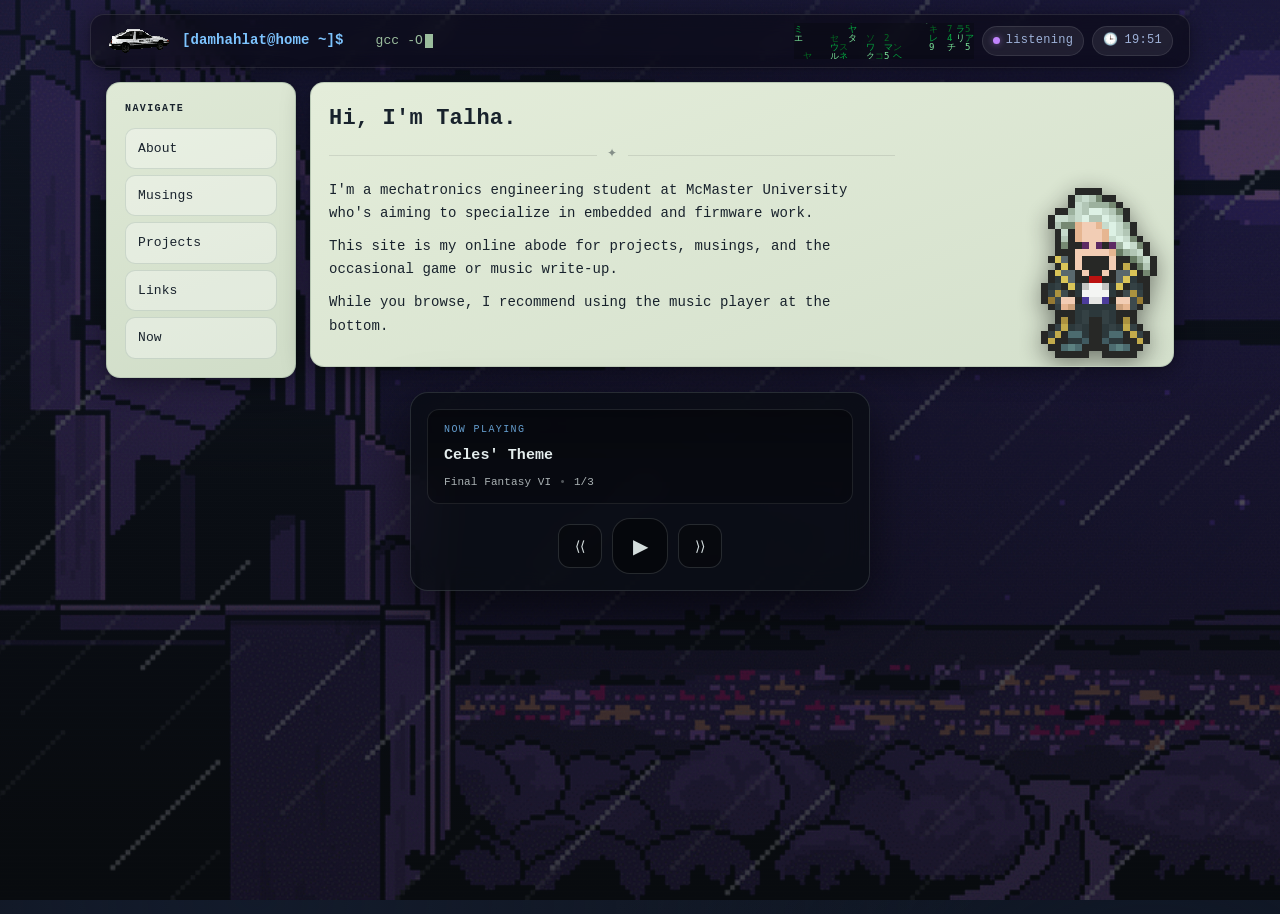
==== index.html @ e2fbafba "some changes to website" ====
<!doctype html>
<html lang="en">
  <head>
    <meta charset="UTF-8" />
    <meta name="viewport" content="width=device-width, initial-scale=1" />
    <title>Talha</title>

    <link rel="stylesheet" href="/assets/css/base.css" />
    <link rel="stylesheet" href="/assets/css/theme.css" />
    <link rel="stylesheet" href="/assets/css/layout.css" />
    <link rel="stylesheet" href="/assets/css/components.css" />

    <style>
      .navlist a.is-active { text-decoration: underline; }
      .brand__link.is-active { text-decoration: underline; }

      /* ── Topbar inner: stretch to fill height ── */
      .topbar {
        /* override so canvas can fill edge-to-edge vertically */
        padding: 0;
      }
      .topbar__inner {
        padding: 0 16px;
        min-height: 52px;
        align-items: stretch; /* children fill full height */
      }

      /* ── Brand / car ── */
      .brand {
        display: flex;
        align-items: center;
      }
      .brand-car {
        display: inline-flex;
        align-items: center;
        gap: 10px;
        text-decoration: none;
      }
      .car-sprite {
        display: inline-block;
        width: 65px;
        height: 28px;
        background-image: url('/assets/img/ae86_strip.png');
        background-repeat: no-repeat;
        background-size: 520px 28px;
        background-position: 0px 0px;
        image-rendering: pixelated;
        image-rendering: crisp-edges;
        flex-shrink: 0;
      }
      .brand-label {
        font-size: 14px;
        font-weight: 700;
        color: var(--accent);
        font-family: ui-monospace, SFMono-Regular, Menlo, Monaco, Consolas, monospace;
        white-space: nowrap;
      }

      /* ── Middle zone: typewriter ── */
      .topbar-middle {
        flex: 1;
        display: flex;
        align-items: center;
        padding: 0 20px;
        min-width: 0;
      }
      .typewriter {
        font-size: 13px;
        font-family: ui-monospace, SFMono-Regular, Menlo, Monaco, Consolas, monospace;
        color: rgba(180, 220, 180, 0.85);
        white-space: nowrap;
        overflow: hidden;
        display: flex;
        align-items: center;
        gap: 0;
      }
      .typewriter__text {
        /* text filled in by JS */
      }
      .typewriter__cursor {
        display: inline-block;
        width: 8px;
        height: 14px;
        background: rgba(180, 220, 180, 0.85);
        margin-left: 2px;
        vertical-align: middle;
        animation: cursor-blink 1s step-end infinite;
      }
      @keyframes cursor-blink {
        0%, 100% { opacity: 1; }
        50%       { opacity: 0; }
      }

      /* ── Right zone: cmatrix + pills ── */
      .topbar__meta {
        display: flex;
        align-items: stretch; /* let canvas fill height */
        gap: 8px;
        flex-wrap: nowrap;
      }

      /* Matrix canvas */
      #matrix-canvas {
        display: block;
        align-self: center;
        opacity: 0.90;
        height: 36px;
      }

      /* Pills need to re-center themselves since topbar stretches */
      .pill {
        align-self: center;
      }
    </style>
  </head>

  <body>
    <a class="skip-link" href="#content">Skip to content</a>
    <div class="site-bg" aria-hidden="true"></div>

    <header class="topbar frame">
      <div class="topbar__inner">

        <!-- Left: car + hostname -->
        <div class="brand">
          <a class="brand-car" href="/" id="home-link" aria-label="damhahlat home">
            <span class="car-sprite" id="car-sprite" aria-hidden="true"></span>
            <span class="brand-label">[damhahlat@home ~]$</span>
          </a>
        </div>

        <!-- Middle: typewriter -->
        <div class="topbar-middle">
          <div class="typewriter">
            <span class="typewriter__text" id="tw-text"></span>
            <span class="typewriter__cursor" id="tw-cursor"></span>
          </div>
        </div>

        <!-- Right: matrix + status + clock -->
        <div class="topbar__meta">
          <canvas id="matrix-canvas" aria-hidden="true"></canvas>
          <span class="pill" id="status-pill" title="vibing">
            <span class="dot"></span> calm
          </span>
          <span class="pill" title="Local time">
            <span aria-hidden="true">🕒</span> <span id="clock">--:--</span>
          </span>
        </div>

      </div>
    </header>

    <main class="frame shell" id="content">
      <aside class="panel panel--nav" aria-label="Primary navigation">
        <h2 class="panel__title">Navigate</h2>
        <nav>
          <ul class="navlist">
            <li><a href="/about/">About</a></li>
            <li><a href="/musings/">Musings</a></li>
            <li><a href="/projects/">Projects</a></li>
            <li><a href="/links/">Links</a></li>
            <li><a href="/now/">Now</a></li>
          </ul>
        </nav>
      </aside>

      <section class="panel panel--main" id="spa-content">
        <div class="prose">
          <h1>Hi, I'm Talha.</h1>
          <div class="ornament" aria-hidden="true"><span>✦</span></div>
          <p>I'm a mechatronics engineering student at McMaster University who's aiming to specialize in embedded and firmware work.</p>
          <p>This site is my online abode for projects, musings, and the occasional game or music write-up.</p>
          <p>While you browse, I recommend using the music player at the bottom.</p>
        </div>
        <img class="setzer" src="/assets/img/setzer.png" alt="" aria-hidden="true" />
      </section>

      <section class="music-row" aria-label="Music player">
        <div class="musicbox">
          <div class="musicbox__screen">
            <div class="musicbox__label">NOW PLAYING</div>
            <div class="musicbox__title" id="np-track">Celes' Theme</div>
            <div class="musicbox__meta">
              <span id="np-game">Final Fantasy VI</span>
              <span class="musicbox__sep">•</span>
              <span id="np-index">1/3</span>
            </div>
          </div>
          <div class="musicbox__controls">
            <button class="mbtn mbtn--side" id="btn-prev">⟨⟨</button>
            <button class="mbtn mbtn--play" id="btn-play">▶</button>
            <button class="mbtn mbtn--side" id="btn-next">⟩⟩</button>
          </div>
          <audio id="audio" preload="auto"></audio>
        </div>
      </section>
    </main>

    <script src="/assets/js/spa.js"></script>
    <script>
    /* Handle ?redirect=/path/ from sub-page direct loads */
    (function() {
      var params = new URLSearchParams(window.location.search);
      var redirect = params.get("redirect");
      if (redirect) {
        // Clean the URL first, then let SPA navigate
        history.replaceState({}, "", redirect);
        // Small delay to let spa.js initialise first
        setTimeout(function() {
          var link = document.querySelector('.navlist a[href="' + redirect + '"]');
          if (link) link.click();
          else {
            // Fallback: fetch directly
            var url = new URL(redirect, window.location.origin);
            fetch(url.href)
              .then(function(r) { return r.text(); })
              .then(function(text) {
                var doc = new DOMParser().parseFromString(text, "text/html");
                var incoming = doc.getElementById("spa-content");
                var current  = document.getElementById("spa-content");
                if (incoming && current) {
                  current.innerHTML = incoming.innerHTML;
                  if (doc.title) document.title = doc.title;
                }
              });
          }
        }, 80);
      }
    })();
    </script>
    <script src="/assets/js/main.js"></script>

    <script>
    /* ════════════════════════════════
       AE86 SPIN
    ════════════════════════════════ */
    (function() {
      var sprite = document.getElementById("car-sprite");
      if (!sprite) return;
      var SLOT_W = 65, FRAMES = 8, frame = 0, timer = null;
      function setFrame(f) {
        frame = ((f % FRAMES) + FRAMES) % FRAMES;
        sprite.style.backgroundPosition = (-frame * SLOT_W) + "px 0px";
      }
      function spin() {
        timer = setInterval(function() { setFrame(frame + 1); }, 90);
        setTimeout(function() {
          clearInterval(timer); timer = null;
          setFrame(0);
          setTimeout(spin, 4500);
        }, 90 * FRAMES * 2); // 2 full rotations
      }
      setFrame(0);
      setTimeout(spin, 2000);
    })();
    </script>

    <script>
    /* ════════════════════════════════
       TYPEWRITER
    ════════════════════════════════
       Types each phrase, pauses, deletes, moves to next.
       Realistic variable speed — slightly random per char.
    ════════════════════════════════ */
    (function() {
      var el = document.getElementById("tw-text");
      if (!el) return;

      var phrases = [
        "gcc -O2 -o main main.c",
        "make && ./run",
        "git commit -m \"fix\"",
        "ssh takumi@akina.local",
        "while(1) { learn(); }",
        "grep -r \"TODO\" .   # 47 matches",
        "printf(\"hello\\n\");",
        "sudo rm -rf node_modules/",
        "./a.out   // segfault :(",
        "cat /proc/self/status",
      ];

      var idx = 0, pos = 0, deleting = false;

      // Randomise typing speed per char for realism
      function typeDelay()   { return 60 + Math.random() * 60; }
      function deleteDelay() { return 30 + Math.random() * 20; }

      function tick() {
        var phrase = phrases[idx];

        if (!deleting) {
          // Type one char
          pos++;
          el.textContent = phrase.slice(0, pos);
          if (pos === phrase.length) {
            // Finished typing — pause then start deleting
            setTimeout(function() { deleting = true; tick(); }, 1800);
            return;
          }
          setTimeout(tick, typeDelay());
        } else {
          // Delete one char
          pos--;
          el.textContent = phrase.slice(0, pos);
          if (pos === 0) {
            // Finished deleting — pause then move to next phrase
            deleting = false;
            idx = (idx + 1) % phrases.length;
            setTimeout(tick, 500);
            return;
          }
          setTimeout(tick, deleteDelay());
        }
      }

      // Start after a short delay
      setTimeout(tick, 1200);
    })();
    </script>

    <script>
    /* ════════════════════════════════
       CMATRIX RAIN — no background box
       Fills the full topbar height
    ════════════════════════════════ */
    (function() {
      var canvas = document.getElementById("matrix-canvas");
      if (!canvas) return;
      var ctx = canvas.getContext("2d");

      // Size canvas to match topbar height exactly
      function resize() {
        canvas.height = 36;
        canvas.width  = 180;
        initDrops();
      }

      var CHARS = "アイウエオカキクケコサシスセソタチツテトナニヌネノハヒフヘホマミムメモヤユヨラリルレロワヲン0123456789";
      var FONT  = 9;
      var drops = [];

      function initDrops() {
        var cols = Math.floor(canvas.width / FONT);
        drops = [];
        for (var i = 0; i < cols; i++) {
          // Stagger starts so they don't all begin at top
          drops.push(Math.random() * -(canvas.height / FONT));
        }
      }

      function randChar() {
        return CHARS[Math.floor(Math.random() * CHARS.length)];
      }

      function draw() {
        var h = canvas.height;
        var w = canvas.width;
        var cols = Math.floor(w / FONT);

        // Fade — transparent so topbar bg shows through
        ctx.fillStyle = "rgba(0, 0, 0, 0)";
        ctx.clearRect(0, 0, w, h);

        // Subtle column fade trails using shadow rects
        ctx.fillStyle = "rgba(0,10,0, 0.25)";
        ctx.fillRect(0, 0, w, h);

        ctx.font = FONT + "px monospace";

        for (var i = 0; i < cols; i++) {
          var y = Math.floor(drops[i]) * FONT;

          // Head — bright
          ctx.fillStyle = "#88ffaa";
          ctx.fillText(randChar(), i * FONT, y);

          // One step behind — mid
          if (drops[i] > 1) {
            ctx.fillStyle = "#00bb44";
            ctx.fillText(randChar(), i * FONT, y - FONT);
          }

          // Two steps — dim
          if (drops[i] > 2) {
            ctx.fillStyle = "#007722";
            ctx.fillText(randChar(), i * FONT, y - FONT * 2);
          }

          // Reset when off bottom
          if (y > h && Math.random() > 0.90) {
            drops[i] = 0;
          }
          drops[i] += 0.45;
        }
      }

      resize();
      setInterval(draw, 55);
    })();
    </script>

  </body>
</html>
---- assets/css/base.css ----
/* assets/css/base.css */
:root { color-scheme: dark; }

*, *::before, *::after { box-sizing: border-box; }
html, body { height: 100%; }

body {
  margin: 0;
  font: 14px/1.65 ui-monospace, SFMono-Regular, Menlo, Monaco, Consolas,
        "Liberation Mono", "Courier New", monospace;
  letter-spacing: .1px;
}

/* DO NOT set a { color: inherit } globally — each context controls link color */

img { max-width: 100%; height: auto; display: block; }

.skip-link {
  position: absolute;
  left: -999px;
  top: 8px;
  padding: 8px 10px;
  border-radius: 10px;
  background: #111;
  color: #fff;
  z-index: 999;
}
.skip-link:focus { left: 8px; }

.small { font-size: 12px; }

html {
  cursor: url("../img/keyblade.cur"), auto;
}

a, button {
  cursor: url("../img/keyblade.cur"), pointer;
}
---- assets/css/theme.css ----
:root {
  --bg-0: #0b0f14;
  --bg-1: #111723;
  --panel-bg-start: rgba(226,235,218,.95);
  --panel-bg-end:   rgba(212,224,205,.93);
  --border: rgba(255,255,255,0.08);
  --text: #d7e3ff;
  --muted: #9fb2d9;
  --accent: #7dc4ff;
  --accent-soft: rgba(125,196,255,0.18);

  /* Light panel ink colors */
  --ink:       #18222c;
  --ink-muted: #3d4f5c;
  --stroke:    rgba(80,110,130,0.22);
  --stroke2:   rgba(80,110,130,0.14);

  /* Shared tokens */
  --radius: 14px;
  --shadow: 0 4px 28px rgba(0,0,0,.40), 0 1px 4px rgba(0,0,0,.18);
}

/* ── Body background ── */
body {
  background:
    radial-gradient(1200px 800px at 20% 0%, #121a2a 0%, transparent 60%),
    radial-gradient(900px 600px at 90% 10%, #0f1726 0%, transparent 60%),
    linear-gradient(180deg, var(--bg-1), var(--bg-0));
  color: var(--text);
}

/* ── Animated background layer ── */
.site-bg {
  position: fixed;
  inset: 0;
  pointer-events: none;
  z-index: 0;
}
.site-bg::before {
  content: "";
  position: absolute;
  inset: 0;
  background-image: url("/assets/img/background2.gif");
  background-size: cover;
  background-position: center;
  background-repeat: no-repeat;
  opacity: 0.25;
  filter: saturate(0.9) contrast(1.05);
}
.site-bg::after {
  content: "";
  position: absolute;
  inset: 0;
  background: repeating-linear-gradient(
    to bottom,
    rgba(255,255,255,0.02) 0px,
    rgba(255,255,255,0.02) 1px,
    transparent 1px,
    transparent 3px
  );
  opacity: 0.15;
}

/* ── Vignette ── */
.vignette {
  position: fixed;
  inset: 0;
  pointer-events: none;
  z-index: 0;
  background: radial-gradient(ellipse at center, transparent 40%, rgba(0,0,0,.55) 100%);
}

/* ── Global link color (outside panels) ── */
a             { color: var(--accent); }
a:hover       { text-shadow: 0 0 6px var(--accent-soft); }

hr { border: none; border-top: 1px solid var(--border); }

/* ── Topbar / footer sit above bg ── */
header, main, footer { position: relative; z-index: 1; }
---- assets/css/layout.css ----
/* ── Max-width centering frame ── */
.frame {
  max-width: 1100px;
  margin-left: auto;
  margin-right: auto;
  padding-left: 16px;
  padding-right: 16px;
}

/* ── Topbar ── */
.topbar {
  position: relative;
  overflow: hidden;
  border-radius: var(--radius);
  background: rgba(0,0,0,.40);
  border: 1px solid rgba(255,255,255,.10);
  box-shadow: var(--shadow);
  backdrop-filter: blur(10px);
  margin-top: 14px;
  margin-bottom: 14px;
}
.topbar__inner {
  display: flex;
  justify-content: space-between;
  gap: 12px;
  padding: 12px 16px;
  align-items: center;
}

.brand { display: flex; gap: 10px; align-items: baseline; }
.brand__link {
  color: var(--accent);
  text-decoration: none;
  font-size: 14px;
  font-weight: 700;
}
.brand__link:hover { text-shadow: 0 0 6px var(--accent-soft); }

.topbar__meta {
  display: flex;
  gap: 8px;
  align-items: center;
  flex-wrap: wrap;
}

/* ── Shell: sidebar + main ── */
.shell {
  display: grid;
  grid-template-columns: 190px 1fr;
  gap: 14px;
  align-items: start;
  margin-bottom: 14px;
}
@media (max-width: 860px) {
  .shell { grid-template-columns: 1fr; }
  .topbar__inner { align-items: flex-start; }
}

/* ── Main panel ── */
.panel--main {
  position: relative;
  /* overflow hidden keeps stickers clipped to the panel */
  overflow: hidden;
  min-height: 200px;
}

/* ── About grid ── */
.about-grid {
  display: grid;
  grid-template-columns: 1.4fr 0.9fr;
  gap: 16px;
  align-items: start;
}
@media (max-width: 860px) { .about-grid { grid-template-columns: 1fr; } }
.about-photo { width: 100%; height: auto; border-radius: 10px; }
.about-caption { font-size: 0.88rem; opacity: 0.80; margin-top: 8px; }
.about-card { padding: 12px; border-radius: 10px; border: 1px solid var(--stroke); }
.about-note { margin-top: 18px; opacity: 0.88; font-size: 0.93rem; }

/* ── Footer ── */
.footer {
  border-radius: var(--radius);
  background: rgba(0,0,0,.24);
  border: 1px solid rgba(255,255,255,.08);
  backdrop-filter: blur(8px);
  margin-bottom: 14px;
}
.footer__inner {
  display: flex;
  gap: 10px;
  align-items: center;
  justify-content: center;
  padding: 12px 14px;
}

/* ── Decorative pixel-art stickers ── */
/* All stickers: pixel-sharp, bottom-right corner of the panel */
.setzer, .beck, .cob, .gurren, .persona {
  position: absolute;
  bottom: 0;
  right: 0;
  image-rendering: pixelated;
  pointer-events: none;
  opacity: 0.92;
  filter: drop-shadow(0 6px 12px rgba(0,0,0,.50));
  /* hard cap — never wider than 30% of the panel */
  max-width: 30%;
  max-height: 180px;
  width: auto;
  height: auto;
  object-fit: contain;
}

/* per-sticker tweaks for natural composition */
.setzer  { max-height: 170px; right: 16px; bottom: 8px; }
.beck    { max-height: 180px; right: 10px; bottom: 0;   }
.cob     {
  /* cob.jpg is an album cover — treat it as a small framed thumbnail */
  max-height: 140px;
  max-width:  140px;
  right: 16px;
  bottom: 16px;
  border-radius: 8px;
  box-shadow: 0 4px 16px rgba(0,0,0,.55);
  image-rendering: auto; /* photo, not pixel art */
  opacity: 0.88;
}
.gurren  { max-height: 180px; right: 10px; bottom: 0;   }
.persona { max-height: 200px; right: 10px; bottom: 0;   }
---- assets/css/components.css ----
/* ════════════════════════════════
   PANELS  —  light parchment cards
   ════════════════════════════════ */
.panel {
  border-radius: var(--radius);
  background: linear-gradient(160deg, #e4edda, #d4e0cc);
  border: 1px solid rgba(100,130,110,.28);
  box-shadow: var(--shadow);
  padding: 18px;

  /* ── KEY FIX: force dark ink on every descendant ── */
  color: #18222c !important;
}

.panel--nav {
  background: linear-gradient(160deg, #dfe9d6, #d0ddc8);
}

/* Every text element inside any panel gets dark ink explicitly */
.panel h1, .panel h2, .panel h3, .panel h4,
.panel p, .panel li, .panel span, .panel label,
.panel div {
  color: #18222c;
}

.panel .subtle {
  color: #3d4f5c;
  opacity: 0.80;
}

/* ── Nav list ── */
.panel__title {
  margin: 0 0 10px 0;
  font-size: 10px;
  letter-spacing: 1.4px;
  text-transform: uppercase;
  color: #3d4f5c;
}

.navlist {
  list-style: none;
  padding: 0;
  margin: 0;
  display: flex;
  flex-direction: column;
  gap: 6px;
}

.navlist a {
  display: block;
  padding: 9px 12px;
  border-radius: 10px;
  border: 1px solid rgba(80,110,100,.18);
  background: rgba(255,255,255,.35);
  text-decoration: none;

  /* explicit dark color — overrides global a { color: var(--accent) } */
  color: #18222c !important;

  font-size: 13px;
  transition: background 0.15s, border-color 0.15s;
}
.navlist a:hover {
  background: rgba(255,255,255,.55);
  border-color: rgba(37,106,136,.30);
  text-shadow: none;
  color: #18222c !important;
}
.navlist a.is-active {
  text-decoration: underline;
  color: #18222c !important;
}

/* ── Prose (main content) ── */
.prose {
  /* leave room for the decorative sticker on the right */
  max-width: calc(100% - 260px);
  min-width: 280px;
}

.prose h1 {
  margin: 0 0 8px 0;
  font-size: 22px;
  letter-spacing: .2px;
  color: #18222c;
}
.prose p  { margin: 0 0 10px 0; color: #18222c; }
.prose ul { margin: 6px 0 10px; padding-left: 20px; }
.prose li { margin-bottom: 5px; color: #18222c; }

.prose a {
  color: #1a6080 !important;
}
.prose a:hover {
  color: #0e4a63 !important;
  text-shadow: none;
}

/* ── Ornament divider ── */
.divider {
  height: 1px;
  background: rgba(10,16,22,.14);
  margin: 14px 0;
}

.ornament {
  display: flex;
  align-items: center;
  gap: 10px;
  margin: 2px 0 14px 0;
  opacity: .45;
}
.ornament::before, .ornament::after {
  content: "";
  height: 1px;
  flex: 1;
  background: rgba(10,16,22,.22);
}
.ornament span { font-size: 12px; letter-spacing: 1px; }

/* ════════════════════════════════
   TOPBAR WIDGETS
   ════════════════════════════════ */
.pill {
  display: inline-flex;
  align-items: center;
  gap: 6px;
  font-size: 12px;
  padding: 4px 10px;
  border-radius: 20px;
  background: rgba(255,255,255,.07);
  border: 1px solid rgba(255,255,255,.10);
  color: var(--muted);
  letter-spacing: .3px;
}

.dot {
  display: inline-block;
  width: 7px;
  height: 7px;
  border-radius: 50%;
  background: #5dba7d;
  box-shadow: 0 0 6px #5dba7d99;
}

/* ════════════════════════════════
   FOOTER
   ════════════════════════════════ */
.footer a {
  color: rgba(235,245,245,.85);
  text-decoration: none;
  border-bottom: 1px dotted rgba(235,245,245,.40);
}
.footer a:hover { border-bottom-color: rgba(235,245,245,.75); }

/* ════════════════════════════════
   MUSIC PLAYER
   ════════════════════════════════ */
.music-row {
  grid-column: 1 / -1;
  display: flex;
  justify-content: center;
  padding-bottom: 4px;
}

.musicbox {
  width: min(460px, calc(100% - 32px));
  border-radius: 18px;
  border: 1px solid rgba(230,245,245,.13);
  background: rgba(8,12,18,.75);
  backdrop-filter: blur(12px);
  box-shadow: 0 18px 50px rgba(0,0,0,.55);
  padding: 16px;
  color: rgba(240,250,250,.92);
}

.musicbox__screen {
  border-radius: 12px;
  border: 1px solid rgba(230,245,245,.10);
  background: linear-gradient(180deg, rgba(0,0,0,.40), rgba(0,0,0,.22));
  padding: 12px 16px;
}

.musicbox__label {
  font-size: 10px;
  letter-spacing: 1.4px;
  text-transform: uppercase;
  color: var(--accent);
  opacity: .80;
}
.musicbox__title {
  margin-top: 6px;
  font-size: 15px;
  font-weight: 800;
  color: rgba(240,250,250,.95);
}
.musicbox__meta {
  margin-top: 4px;
  font-size: 11px;
  color: rgba(240,250,250,.70);
  display: flex;
  gap: 8px;
  align-items: center;
}
.musicbox__sep { opacity: .45; }

.musicbox__controls {
  display: flex;
  justify-content: center;
  align-items: center;
  gap: 10px;
  margin-top: 14px;
}

.mbtn {
  border-radius: 12px;
  border: 1px solid rgba(230,245,245,.14);
  background: rgba(0,0,0,.32);
  color: rgba(240,250,250,.88);
  cursor: pointer;
  transition: border-color 0.15s, box-shadow 0.15s;
}
.mbtn:hover {
  border-color: rgba(125,196,255,.35);
  box-shadow: 0 0 0 2px rgba(125,196,255,.10);
}
.mbtn--play {
  width: 56px;
  height: 56px;
  border-radius: 18px;
  font-size: 20px;
  background: rgba(0,0,0,.44);
}
.mbtn--side {
  width: 44px;
  height: 44px;
  font-size: 14px;
}

.ytwrap {
  position: absolute;
  width: 1px;
  height: 1px;
  overflow: hidden;
  opacity: 0;
  pointer-events: none;
}
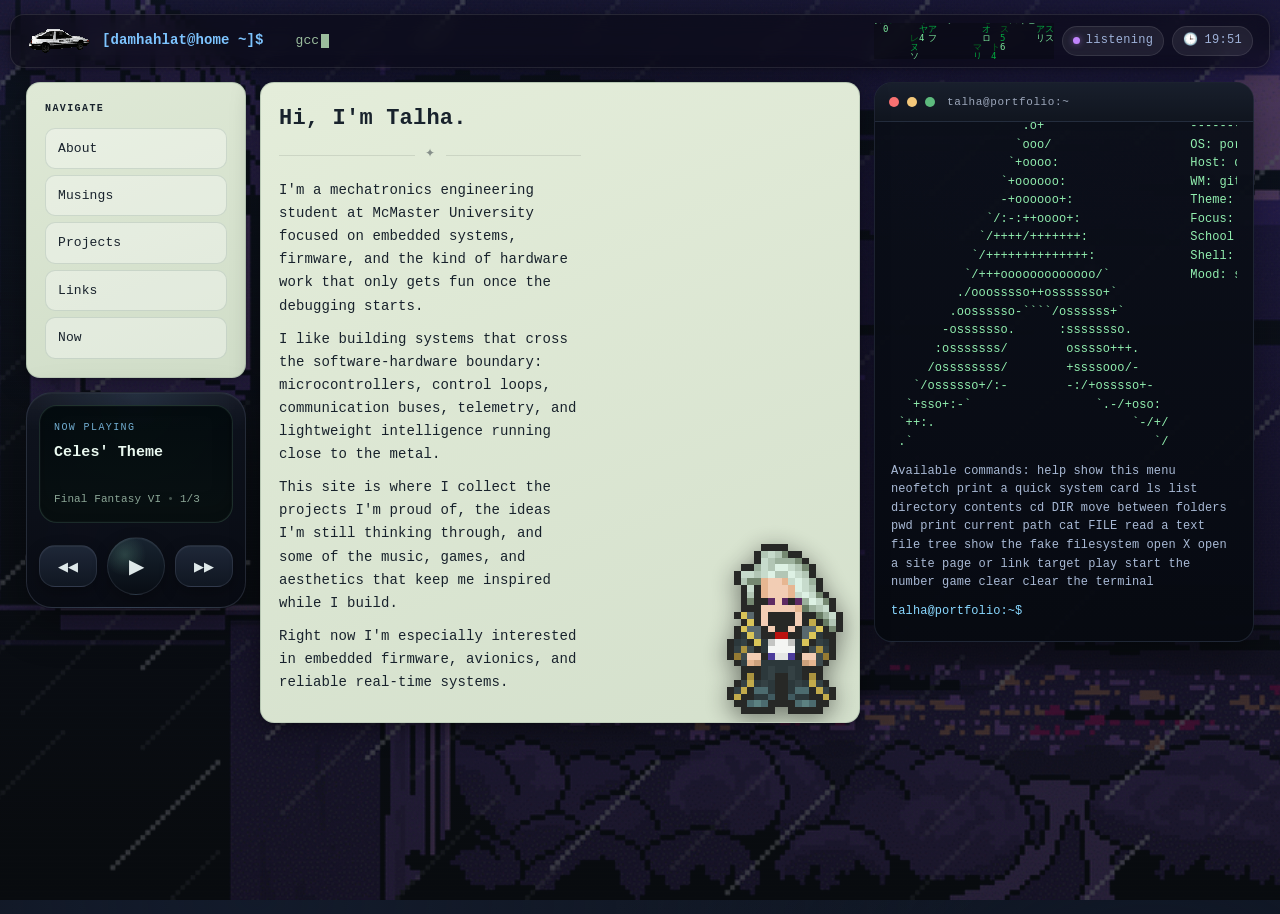
==== commit bec9f3dc: "updated" ====
--- a/index.html
+++ b/index.html
@@ -152,47 +152,80 @@
     </header>
 
     <main class="frame shell" id="content">
-      <aside class="panel panel--nav" aria-label="Primary navigation">
-        <h2 class="panel__title">Navigate</h2>
-        <nav>
-          <ul class="navlist">
-            <li><a href="/about/">About</a></li>
-            <li><a href="/musings/">Musings</a></li>
-            <li><a href="/projects/">Projects</a></li>
-            <li><a href="/links/">Links</a></li>
-            <li><a href="/now/">Now</a></li>
-          </ul>
-        </nav>
+      <aside class="sidebar-stack">
+        <section class="panel panel--nav" aria-label="Primary navigation">
+          <h2 class="panel__title">Navigate</h2>
+          <nav>
+            <ul class="navlist">
+              <li><a href="/about/">About</a></li>
+              <li><a href="/musings/">Musings</a></li>
+              <li><a href="/projects/">Projects</a></li>
+              <li><a href="/links/">Links</a></li>
+              <li><a href="/now/">Now</a></li>
+            </ul>
+          </nav>
+        </section>
+
+        <section class="musicbox musicbox--console" aria-label="Music player">
+          <div class="musicbox__shell">
+            <div class="musicbox__screen">
+              <div class="musicbox__label">NOW PLAYING</div>
+              <div class="musicbox__title" id="np-track">Celes' Theme</div>
+              <div class="musicbox__meta">
+                <span id="np-game">Final Fantasy VI</span>
+                <span class="musicbox__sep">•</span>
+                <span id="np-index">1/3</span>
+              </div>
+            </div>
+
+            <div class="musicbox__controls">
+              <button class="mbtn mbtn--side" id="btn-prev" aria-label="Previous track">◀◀</button>
+              <button class="mbtn mbtn--play" id="btn-play" aria-label="Play or pause">▶</button>
+              <button class="mbtn mbtn--side" id="btn-next" aria-label="Next track">▶▶</button>
+            </div>
+          </div>
+          <audio id="audio" preload="auto"></audio>
+        </section>
       </aside>
 
       <section class="panel panel--main" id="spa-content">
         <div class="prose">
           <h1>Hi, I'm Talha.</h1>
           <div class="ornament" aria-hidden="true"><span>✦</span></div>
-          <p>I'm a mechatronics engineering student at McMaster University who's aiming to specialize in embedded and firmware work.</p>
-          <p>This site is my online abode for projects, musings, and the occasional game or music write-up.</p>
-          <p>While you browse, I recommend using the music player at the bottom.</p>
+          <p>I'm a mechatronics engineering student at McMaster University focused on embedded systems, firmware, and the kind of hardware work that only gets fun once the debugging starts.</p>
+          <p>I like building systems that cross the software-hardware boundary: microcontrollers, control loops, communication buses, telemetry, and lightweight intelligence running close to the metal.</p>
+          <p>This site is where I collect the projects I'm proud of, the ideas I'm still thinking through, and some of the music, games, and aesthetics that keep me inspired while I build.</p>
+          <p>Right now I'm especially interested in embedded firmware, avionics, and reliable real-time systems.</p>
         </div>
         <img class="setzer" src="/assets/img/setzer.png" alt="" aria-hidden="true" />
       </section>
 
-      <section class="music-row" aria-label="Music player">
-        <div class="musicbox">
-          <div class="musicbox__screen">
-            <div class="musicbox__label">NOW PLAYING</div>
-            <div class="musicbox__title" id="np-track">Celes' Theme</div>
-            <div class="musicbox__meta">
-              <span id="np-game">Final Fantasy VI</span>
-              <span class="musicbox__sep">•</span>
-              <span id="np-index">1/3</span>
-            </div>
+      <section class="terminal-card" aria-label="Interactive terminal">
+        <div class="terminal-card__topbar">
+          <span class="terminal-card__dot terminal-card__dot--red" aria-hidden="true"></span>
+          <span class="terminal-card__dot terminal-card__dot--yellow" aria-hidden="true"></span>
+          <span class="terminal-card__dot terminal-card__dot--green" aria-hidden="true"></span>
+          <span class="terminal-card__title">talha@portfolio:~</span>
+        </div>
+
+        <div class="terminal-card__body">
+          <div class="terminal-screen" id="terminal-screen" aria-live="polite">
+            <div class="terminal-output" id="terminal-output"></div>
+
+            <form class="terminal-inputbar terminal-inputbar--inline" id="terminal-form" autocomplete="off">
+              <label class="terminal-prompt" for="terminal-input">talha@portfolio:~$</label>
+              <input
+                class="terminal-input"
+                id="terminal-input"
+                name="command"
+                type="text"
+                spellcheck="false"
+                autocomplete="off"
+                autocapitalize="off"
+                aria-label="Terminal command input"
+              />
+            </form>
           </div>
-          <div class="musicbox__controls">
-            <button class="mbtn mbtn--side" id="btn-prev">⟨⟨</button>
-            <button class="mbtn mbtn--play" id="btn-play">▶</button>
-            <button class="mbtn mbtn--side" id="btn-next">⟩⟩</button>
-          </div>
-          <audio id="audio" preload="auto"></audio>
         </div>
       </section>
     </main>
@@ -268,15 +301,15 @@
       if (!el) return;
 
       var phrases = [
-        "gcc -O2 -o main main.c",
-        "make && ./run",
-        "git commit -m \"fix\"",
+        "gcc -O2 -o firmware main.c",
+        "openocd && gdb target.elf",
+        "git commit -m \"bringup works\"",
         "ssh takumi@akina.local",
         "while(1) { learn(); }",
-        "grep -r \"TODO\" .   # 47 matches",
-        "printf(\"hello\\n\");",
-        "sudo rm -rf node_modules/",
-        "./a.out   // segfault :(",
+        "grep -r \"UART\" .   # found it",
+        "printf(\"telemetry online\\n\");",
+        "mosquitto_pub -t rocket/data",
+        "i2cdetect -y 1",
         "cat /proc/self/status",
       ];
 
--- a/assets/css/layout.css
+++ b/assets/css/layout.css
@@ -1,6 +1,6 @@
 /* ── Max-width centering frame ── */
 .frame {
-  max-width: 1100px;
+  max-width: 1260px;
   margin-left: auto;
   margin-right: auto;
   padding-left: 16px;
@@ -46,14 +46,40 @@
 /* ── Shell: sidebar + main ── */
 .shell {
   display: grid;
-  grid-template-columns: 190px 1fr;
+  grid-template-columns: 220px minmax(0, 1fr) 380px;
   gap: 14px;
   align-items: start;
   margin-bottom: 14px;
 }
+
+.sidebar-stack {
+  display: grid;
+  gap: 14px;
+  align-self: start;
+  width: 220px;
+}
+
+.shell > .sidebar-stack { grid-column: 1; }
+.shell > .panel--main { grid-column: 2; }
+.shell > .terminal-card { grid-column: 3; }
+
 @media (max-width: 860px) {
   .shell { grid-template-columns: 1fr; }
   .topbar__inner { align-items: flex-start; }
+  .sidebar-stack { order: 2; width: auto; }
+  .shell > .sidebar-stack,
+  .shell > .panel--main,
+  .shell > .terminal-card { grid-column: 1; }
+}
+
+@media (max-width: 1120px) {
+  .shell {
+    grid-template-columns: 220px minmax(0, 1fr);
+  }
+
+  .shell > .terminal-card {
+    grid-column: 2;
+  }
 }
 
 /* ── Main panel ── */
--- a/assets/css/components.css
+++ b/assets/css/components.css
@@ -84,6 +84,12 @@
   letter-spacing: .2px;
   color: #18222c;
 }
+.prose h2 {
+  margin: 18px 0 8px;
+  font-size: 15px;
+  letter-spacing: .1px;
+  color: #18222c;
+}
 .prose p  { margin: 0 0 10px 0; color: #18222c; }
 .prose ul { margin: 6px 0 10px; padding-left: 20px; }
 .prose li { margin-bottom: 5px; color: #18222c; }
@@ -94,6 +100,28 @@
 .prose a:hover {
   color: #0e4a63 !important;
   text-shadow: none;
+}
+
+.stack-list {
+  display: grid;
+  gap: 12px;
+  margin-top: 10px;
+}
+
+.stack-item {
+  padding: 14px 16px;
+  border-radius: 12px;
+  border: 1px solid rgba(80,110,130,.16);
+  background: rgba(255,255,255,.34);
+}
+
+.stack-item h2 {
+  margin-top: 0;
+}
+
+.stack-item p:last-child,
+.stack-item ul:last-child {
+  margin-bottom: 0;
 }
 
 /* ── Ornament divider ── */
@@ -156,56 +184,76 @@
 /* ════════════════════════════════
    MUSIC PLAYER
    ════════════════════════════════ */
-.music-row {
-  grid-column: 1 / -1;
-  display: flex;
-  justify-content: center;
-  padding-bottom: 4px;
-}
-
 .musicbox {
-  width: min(460px, calc(100% - 32px));
+  width: 100%;
+  border-radius: 26px;
+  border: 1px solid rgba(196,216,255,.14);
+  background:
+    radial-gradient(circle at top, rgba(125,196,255,.10), transparent 42%),
+    linear-gradient(180deg, rgba(15,20,31,.96), rgba(9,12,20,.98));
+  backdrop-filter: blur(12px);
+  box-shadow: 0 16px 40px rgba(0,0,0,.38), inset 0 1px 0 rgba(255,255,255,.04);
+  padding: 12px;
+  color: rgba(240,250,250,.92);
+  position: relative;
+  overflow: hidden;
+}
+
+.musicbox::before {
+  content: "";
+  position: absolute;
+  inset: 0;
+  background: linear-gradient(180deg, rgba(255,255,255,.04), transparent 18%);
+  pointer-events: none;
+}
+
+.musicbox__shell {
+  position: relative;
+  z-index: 1;
+}
+
+.musicbox__screen {
   border-radius: 18px;
-  border: 1px solid rgba(230,245,245,.13);
-  background: rgba(8,12,18,.75);
-  backdrop-filter: blur(12px);
-  box-shadow: 0 18px 50px rgba(0,0,0,.55);
-  padding: 16px;
-  color: rgba(240,250,250,.92);
-}
-
-.musicbox__screen {
-  border-radius: 12px;
-  border: 1px solid rgba(230,245,245,.10);
-  background: linear-gradient(180deg, rgba(0,0,0,.40), rgba(0,0,0,.22));
-  padding: 12px 16px;
+  border: 1px solid rgba(171,237,204,.14);
+  background:
+    linear-gradient(180deg, rgba(4,11,15,.96), rgba(9,18,18,.94)),
+    radial-gradient(circle at top, rgba(136,255,170,.10), transparent 46%);
+  box-shadow:
+    inset 0 0 0 1px rgba(255,255,255,.02),
+    inset 0 -10px 20px rgba(0,0,0,.22);
+  padding: 14px;
 }
 
 .musicbox__label {
   font-size: 10px;
   letter-spacing: 1.4px;
   text-transform: uppercase;
-  color: var(--accent);
+  color: #8cd4ff;
   opacity: .80;
 }
 .musicbox__title {
   margin-top: 6px;
   font-size: 15px;
+  line-height: 1.45;
   font-weight: 800;
-  color: rgba(240,250,250,.95);
+  color: #eaf9f0;
+  min-height: 44px;
+  word-break: break-word;
 }
 .musicbox__meta {
   margin-top: 4px;
   font-size: 11px;
-  color: rgba(240,250,250,.70);
+  color: rgba(197,231,208,.70);
   display: flex;
-  gap: 8px;
-  align-items: center;
+  gap: 6px;
+  align-items: center;
+  flex-wrap: wrap;
 }
 .musicbox__sep { opacity: .45; }
 
 .musicbox__controls {
-  display: flex;
+  display: grid;
+  grid-template-columns: 1fr auto 1fr;
   justify-content: center;
   align-items: center;
   gap: 10px;
@@ -213,35 +261,178 @@
 }
 
 .mbtn {
-  border-radius: 12px;
-  border: 1px solid rgba(230,245,245,.14);
-  background: rgba(0,0,0,.32);
-  color: rgba(240,250,250,.88);
+  border-radius: 16px;
+  border: 1px solid rgba(210,225,255,.10);
+  background:
+    linear-gradient(180deg, rgba(33,42,59,.92), rgba(16,23,34,.98));
+  color: rgba(240,250,250,.92);
   cursor: pointer;
-  transition: border-color 0.15s, box-shadow 0.15s;
+  transition: transform 0.15s, border-color 0.15s, box-shadow 0.15s;
+  box-shadow:
+    inset 0 1px 0 rgba(255,255,255,.05),
+    0 6px 16px rgba(0,0,0,.28);
 }
 .mbtn:hover {
   border-color: rgba(125,196,255,.35);
-  box-shadow: 0 0 0 2px rgba(125,196,255,.10);
+  box-shadow:
+    inset 0 1px 0 rgba(255,255,255,.06),
+    0 0 0 2px rgba(125,196,255,.10),
+    0 8px 18px rgba(0,0,0,.32);
+  transform: translateY(-1px);
 }
 .mbtn--play {
-  width: 56px;
-  height: 56px;
+  width: 58px;
+  height: 58px;
+  border-radius: 50%;
+  font-size: 20px;
+  background:
+    radial-gradient(circle at 30% 30%, rgba(151,238,194,.18), transparent 38%),
+    linear-gradient(180deg, rgba(24,36,49,.98), rgba(8,13,20,.98));
+}
+.mbtn--side {
+  width: 100%;
+  height: 42px;
+  font-size: 13px;
+  flex-shrink: 0;
+}
+
+/* ════════════════════════════════
+   TERMINAL
+   ════════════════════════════════ */
+.terminal-card {
   border-radius: 18px;
-  font-size: 20px;
-  background: rgba(0,0,0,.44);
-}
-.mbtn--side {
-  width: 44px;
-  height: 44px;
-  font-size: 14px;
-}
-
-.ytwrap {
-  position: absolute;
-  width: 1px;
-  height: 1px;
   overflow: hidden;
-  opacity: 0;
-  pointer-events: none;
-}
+  border: 1px solid rgba(173, 205, 255, 0.12);
+  background: linear-gradient(180deg, rgba(12, 16, 26, 0.96), rgba(7, 10, 17, 0.98));
+  box-shadow: 0 18px 40px rgba(0, 0, 0, 0.34), inset 0 1px 0 rgba(255, 255, 255, 0.04);
+  min-height: 560px;
+}
+
+.terminal-card__topbar {
+  display: flex;
+  align-items: center;
+  gap: 8px;
+  padding: 10px 14px;
+  border-bottom: 1px solid rgba(173, 205, 255, 0.08);
+  background: linear-gradient(180deg, rgba(25, 31, 45, 0.96), rgba(17, 21, 31, 0.96));
+}
+
+.terminal-card__dot {
+  width: 10px;
+  height: 10px;
+  border-radius: 50%;
+  flex-shrink: 0;
+}
+
+.terminal-card__dot--red { background: #f87171; }
+.terminal-card__dot--yellow { background: #f4c87a; }
+.terminal-card__dot--green { background: #5dba7d; }
+
+.terminal-card__title {
+  margin-left: 4px;
+  font-size: 11px;
+  letter-spacing: 0.6px;
+  color: rgba(214, 226, 250, 0.7);
+}
+
+.terminal-card__body {
+  min-height: 514px;
+}
+
+.terminal-screen {
+  height: 514px;
+  padding: 16px;
+  font-size: 12px;
+  line-height: 1.55;
+  color: #d8f7df;
+  overflow: auto;
+  white-space: normal;
+  word-break: break-word;
+  scrollbar-color: rgba(120, 160, 220, 0.5) rgba(255, 255, 255, 0.02);
+}
+
+.terminal-output {
+  display: grid;
+  align-content: start;
+  gap: 10px;
+}
+
+.terminal-line {
+  margin-bottom: 0;
+}
+
+.terminal-line:last-child {
+  margin-bottom: 0;
+}
+
+.terminal-command {
+  color: #e7f0ff;
+}
+
+.terminal-system {
+  color: #a8b9d5;
+}
+
+.terminal-accent {
+  color: #92f0b0;
+}
+
+.terminal-dim {
+  color: rgba(199, 214, 238, 0.54);
+}
+
+.terminal-error {
+  color: #ff9b9b;
+}
+
+.terminal-inputbar {
+  display: flex;
+  align-items: center;
+  gap: 10px;
+  margin-top: 10px;
+}
+
+.terminal-prompt {
+  font-size: 12px;
+  color: #89d8ff;
+  white-space: nowrap;
+}
+
+.terminal-input {
+  flex: 1;
+  min-width: 0;
+  border: 0;
+  outline: 0;
+  padding: 0;
+  background: transparent;
+  color: #e7f0ff;
+  font: inherit;
+}
+
+.terminal-input::placeholder {
+  color: rgba(214, 226, 250, 0.34);
+}
+
+.terminal-pre {
+  white-space: pre;
+  word-break: normal;
+  overflow-x: auto;
+}
+
+@media (max-width: 860px) {
+  .musicbox {
+    max-width: 420px;
+  }
+
+  .musicbox__controls {
+    grid-template-columns: 1fr auto 1fr;
+  }
+
+  .terminal-card {
+    min-height: 460px;
+  }
+
+  .terminal-screen {
+    height: 414px;
+  }
+}
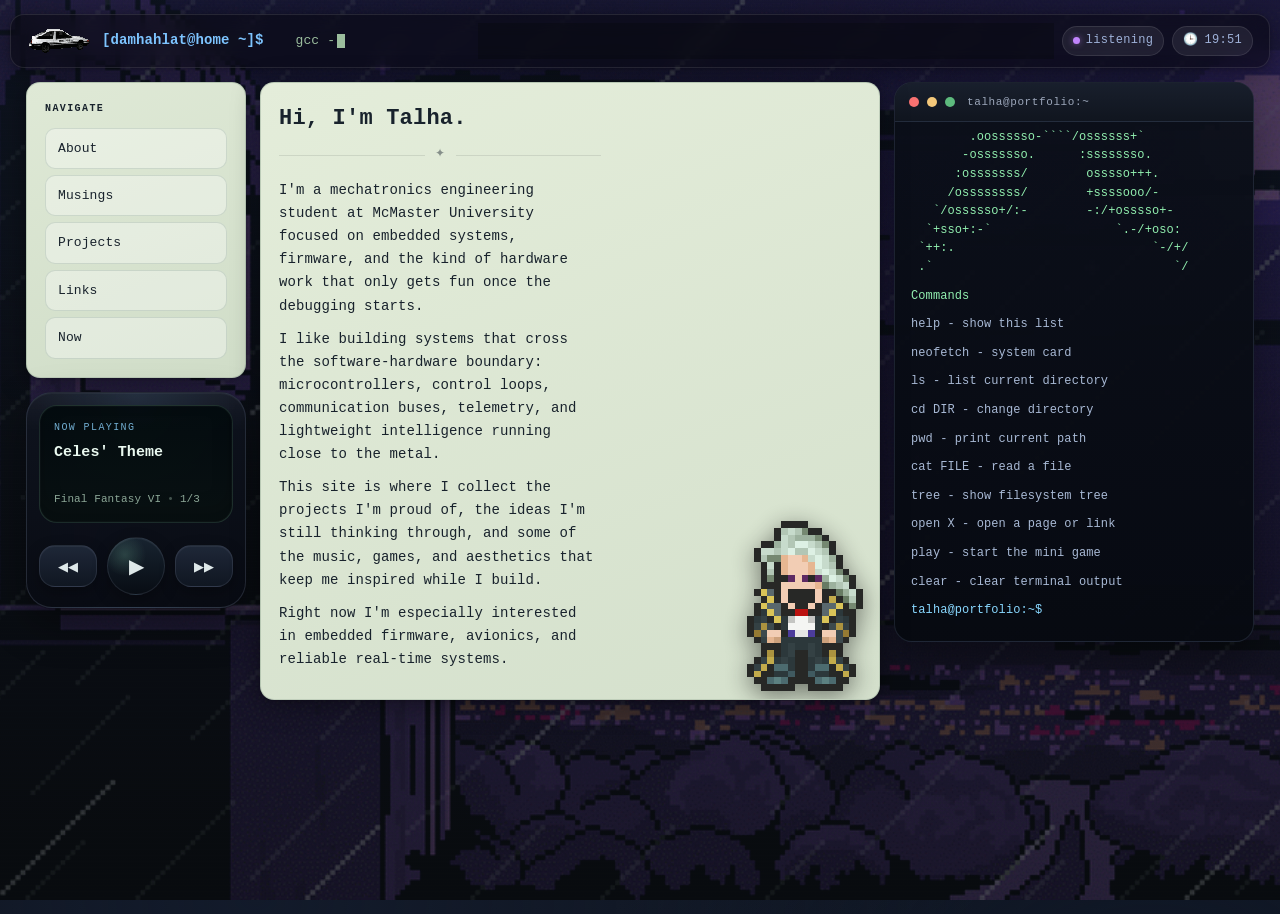
==== commit 7b782e45: "extended matrix" ====
--- a/index.html
+++ b/index.html
@@ -97,6 +97,8 @@
         align-items: stretch; /* let canvas fill height */
         gap: 8px;
         flex-wrap: nowrap;
+        justify-content: flex-end;
+        min-width: 0;
       }
 
       /* Matrix canvas */
@@ -105,6 +107,8 @@
         align-self: center;
         opacity: 0.90;
         height: 36px;
+        width: clamp(390px, 45vw, 640px);
+        flex: 0 0 auto;
       }
 
       /* Pills need to re-center themselves since topbar stretches */
@@ -364,8 +368,12 @@
 
       // Size canvas to match topbar height exactly
       function resize() {
-        canvas.height = 36;
-        canvas.width  = 180;
+        var dpr = Math.max(1, window.devicePixelRatio || 1);
+        var cssHeight = 36;
+        var cssWidth = Math.round(canvas.getBoundingClientRect().width || 320);
+        canvas.height = Math.round(cssHeight * dpr);
+        canvas.width  = Math.round(cssWidth * dpr);
+        ctx.setTransform(dpr, 0, 0, dpr, 0, 0);
         initDrops();
       }
 
@@ -387,8 +395,8 @@
       }
 
       function draw() {
-        var h = canvas.height;
-        var w = canvas.width;
+        var h = canvas.height / (window.devicePixelRatio || 1);
+        var w = canvas.width / (window.devicePixelRatio || 1);
         var cols = Math.floor(w / FONT);
 
         // Fade — transparent so topbar bg shows through
@@ -429,6 +437,7 @@
       }
 
       resize();
+      window.addEventListener("resize", resize);
       setInterval(draw, 55);
     })();
     </script>
--- a/assets/css/layout.css
+++ b/assets/css/layout.css
@@ -1,6 +1,6 @@
 /* ── Max-width centering frame ── */
 .frame {
-  max-width: 1260px;
+  max-width: 1484px;
   margin-left: auto;
   margin-right: auto;
   padding-left: 16px;
@@ -46,7 +46,7 @@
 /* ── Shell: sidebar + main ── */
 .shell {
   display: grid;
-  grid-template-columns: 220px minmax(0, 1fr) 380px;
+  grid-template-columns: 220px 836px 400px;
   gap: 14px;
   align-items: start;
   margin-bottom: 14px;
@@ -61,7 +61,11 @@
 
 .shell > .sidebar-stack { grid-column: 1; }
 .shell > .panel--main { grid-column: 2; }
-.shell > .terminal-card { grid-column: 3; }
+.shell > .terminal-card {
+  grid-column: 3;
+  width: 400px;
+  transform: none;
+}
 
 @media (max-width: 860px) {
   .shell { grid-template-columns: 1fr; }
@@ -69,16 +73,24 @@
   .sidebar-stack { order: 2; width: auto; }
   .shell > .sidebar-stack,
   .shell > .panel--main,
-  .shell > .terminal-card { grid-column: 1; }
+  .shell > .terminal-card {
+    grid-column: 1;
+    width: auto;
+    transform: none;
+  }
 }
 
-@media (max-width: 1120px) {
+@media (max-width: 1480px) {
+  .frame {
+    max-width: 1260px;
+  }
+
   .shell {
-    grid-template-columns: 220px minmax(0, 1fr);
+    grid-template-columns: 220px minmax(0, 1fr) 360px;
   }
 
   .shell > .terminal-card {
-    grid-column: 2;
+    width: 360px;
   }
 }
 
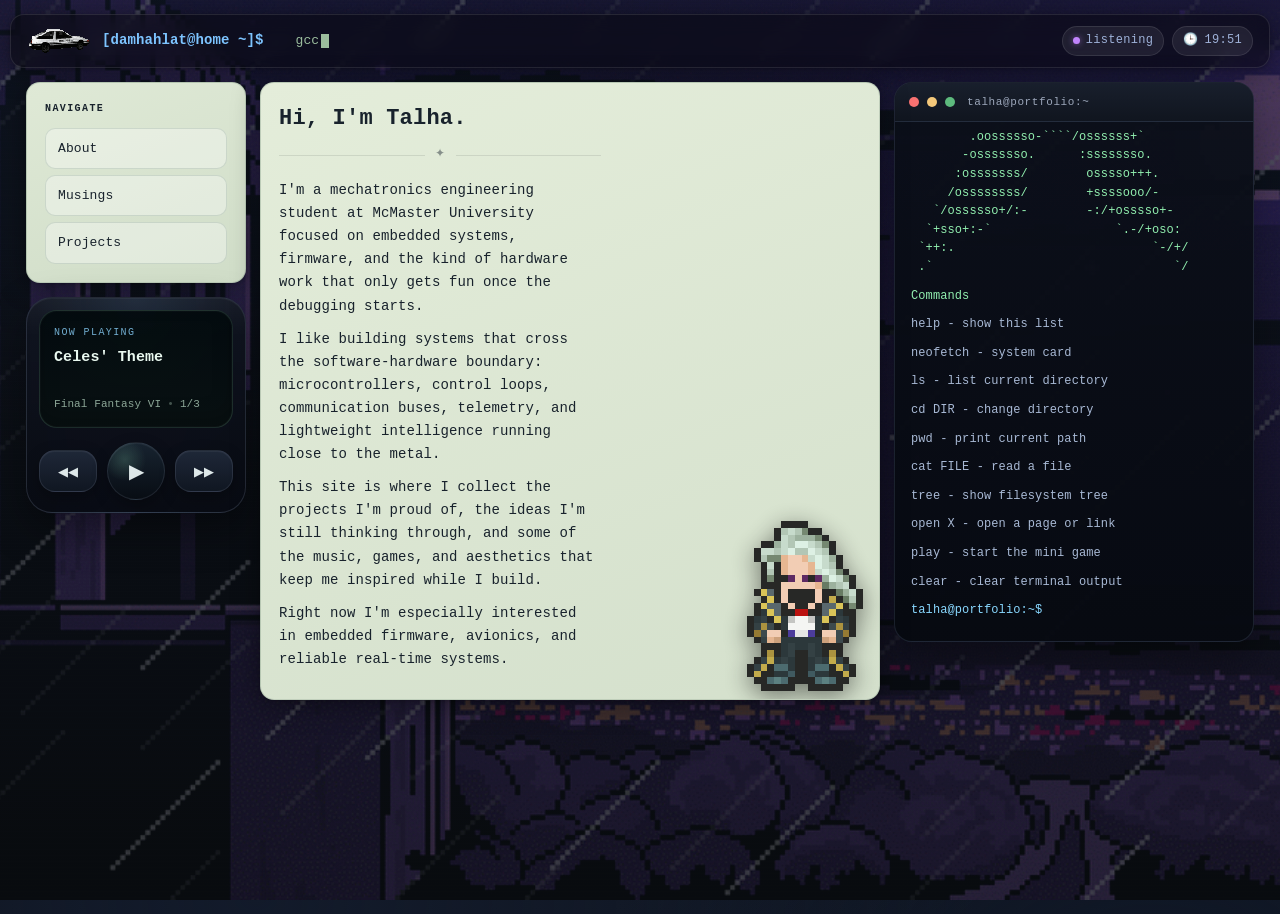
==== commit fe7800e8: "made some changes and added actual content" ====
--- a/index.html
+++ b/index.html
@@ -160,15 +160,13 @@
         <section class="panel panel--nav" aria-label="Primary navigation">
           <h2 class="panel__title">Navigate</h2>
           <nav>
-            <ul class="navlist">
-              <li><a href="/about/">About</a></li>
-              <li><a href="/musings/">Musings</a></li>
-              <li><a href="/projects/">Projects</a></li>
-              <li><a href="/links/">Links</a></li>
-              <li><a href="/now/">Now</a></li>
-            </ul>
-          </nav>
-        </section>
+          <ul class="navlist">
+            <li><a href="/about/">About</a></li>
+            <li><a href="/musings/">Musings</a></li>
+            <li><a href="/projects/">Projects</a></li>
+          </ul>
+        </nav>
+      </section>
 
         <section class="musicbox musicbox--console" aria-label="Music player">
           <div class="musicbox__shell">
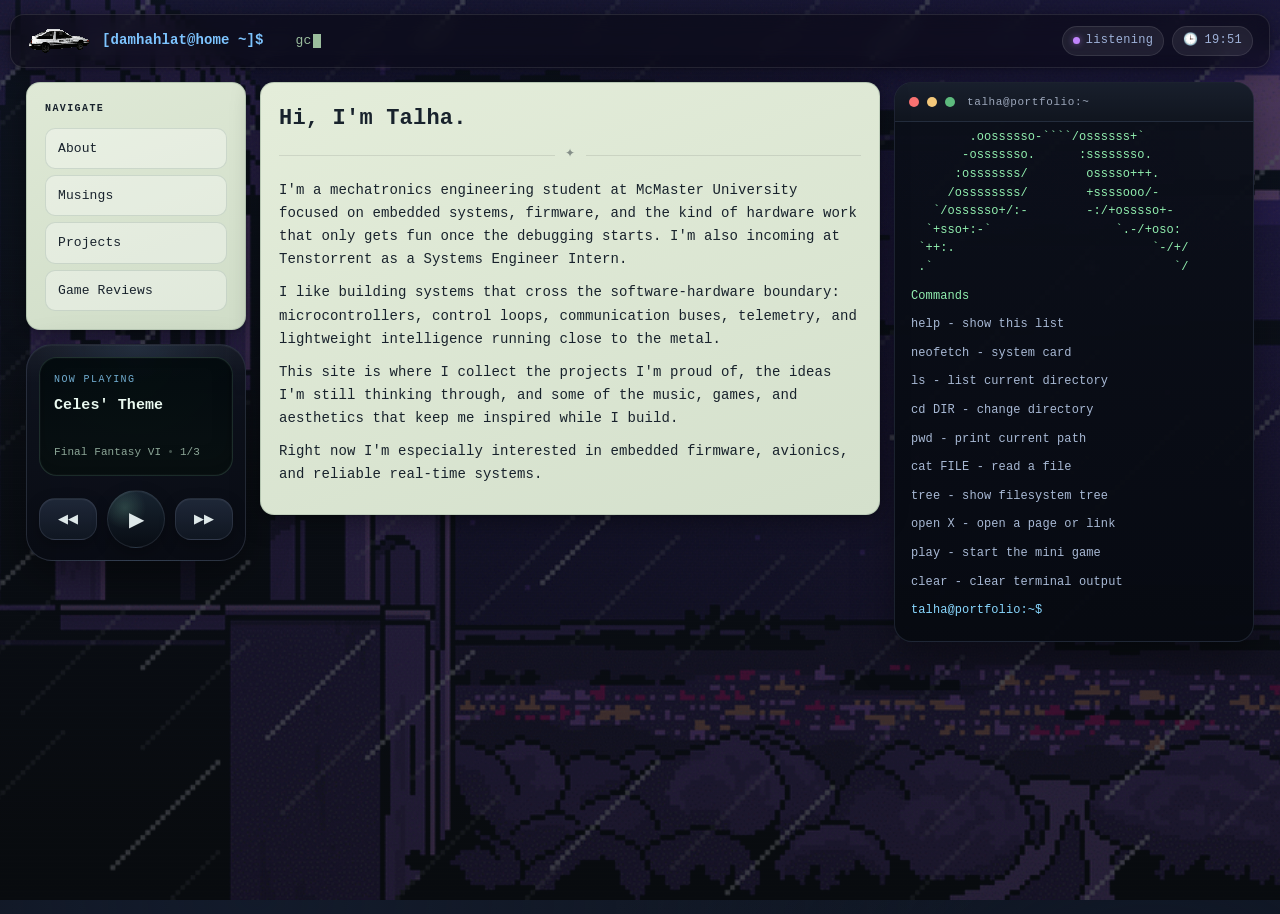
==== commit cc726769: "changed some things" ====
--- a/index.html
+++ b/index.html
@@ -4,6 +4,7 @@
     <meta charset="UTF-8" />
     <meta name="viewport" content="width=device-width, initial-scale=1" />
     <title>Talha</title>
+    <link rel="icon" type="image/png" href="/assets/img/favicon.png" />
 
     <link rel="stylesheet" href="/assets/css/base.css" />
     <link rel="stylesheet" href="/assets/css/theme.css" />
@@ -164,6 +165,7 @@
             <li><a href="/about/">About</a></li>
             <li><a href="/musings/">Musings</a></li>
             <li><a href="/projects/">Projects</a></li>
+            <li><a href="/gamereviews/">Game Reviews</a></li>
           </ul>
         </nav>
       </section>
@@ -194,12 +196,11 @@
         <div class="prose">
           <h1>Hi, I'm Talha.</h1>
           <div class="ornament" aria-hidden="true"><span>✦</span></div>
-          <p>I'm a mechatronics engineering student at McMaster University focused on embedded systems, firmware, and the kind of hardware work that only gets fun once the debugging starts.</p>
+          <p>I'm a mechatronics engineering student at McMaster University focused on embedded systems, firmware, and the kind of hardware work that only gets fun once the debugging starts. I'm also incoming at Tenstorrent as a Systems Engineer Intern.</p>
           <p>I like building systems that cross the software-hardware boundary: microcontrollers, control loops, communication buses, telemetry, and lightweight intelligence running close to the metal.</p>
           <p>This site is where I collect the projects I'm proud of, the ideas I'm still thinking through, and some of the music, games, and aesthetics that keep me inspired while I build.</p>
           <p>Right now I'm especially interested in embedded firmware, avionics, and reliable real-time systems.</p>
         </div>
-        <img class="setzer" src="/assets/img/setzer.png" alt="" aria-hidden="true" />
       </section>
 
       <section class="terminal-card" aria-label="Interactive terminal">
--- a/assets/css/layout.css
+++ b/assets/css/layout.css
@@ -131,37 +131,3 @@
   padding: 12px 14px;
 }
 
-/* ── Decorative pixel-art stickers ── */
-/* All stickers: pixel-sharp, bottom-right corner of the panel */
-.setzer, .beck, .cob, .gurren, .persona {
-  position: absolute;
-  bottom: 0;
-  right: 0;
-  image-rendering: pixelated;
-  pointer-events: none;
-  opacity: 0.92;
-  filter: drop-shadow(0 6px 12px rgba(0,0,0,.50));
-  /* hard cap — never wider than 30% of the panel */
-  max-width: 30%;
-  max-height: 180px;
-  width: auto;
-  height: auto;
-  object-fit: contain;
-}
-
-/* per-sticker tweaks for natural composition */
-.setzer  { max-height: 170px; right: 16px; bottom: 8px; }
-.beck    { max-height: 180px; right: 10px; bottom: 0;   }
-.cob     {
-  /* cob.jpg is an album cover — treat it as a small framed thumbnail */
-  max-height: 140px;
-  max-width:  140px;
-  right: 16px;
-  bottom: 16px;
-  border-radius: 8px;
-  box-shadow: 0 4px 16px rgba(0,0,0,.55);
-  image-rendering: auto; /* photo, not pixel art */
-  opacity: 0.88;
-}
-.gurren  { max-height: 180px; right: 10px; bottom: 0;   }
-.persona { max-height: 200px; right: 10px; bottom: 0;   }
--- a/assets/css/components.css
+++ b/assets/css/components.css
@@ -73,9 +73,8 @@
 
 /* ── Prose (main content) ── */
 .prose {
-  /* leave room for the decorative sticker on the right */
-  max-width: calc(100% - 260px);
-  min-width: 280px;
+  max-width: 100%;
+  min-width: 0;
 }
 
 .prose h1 {
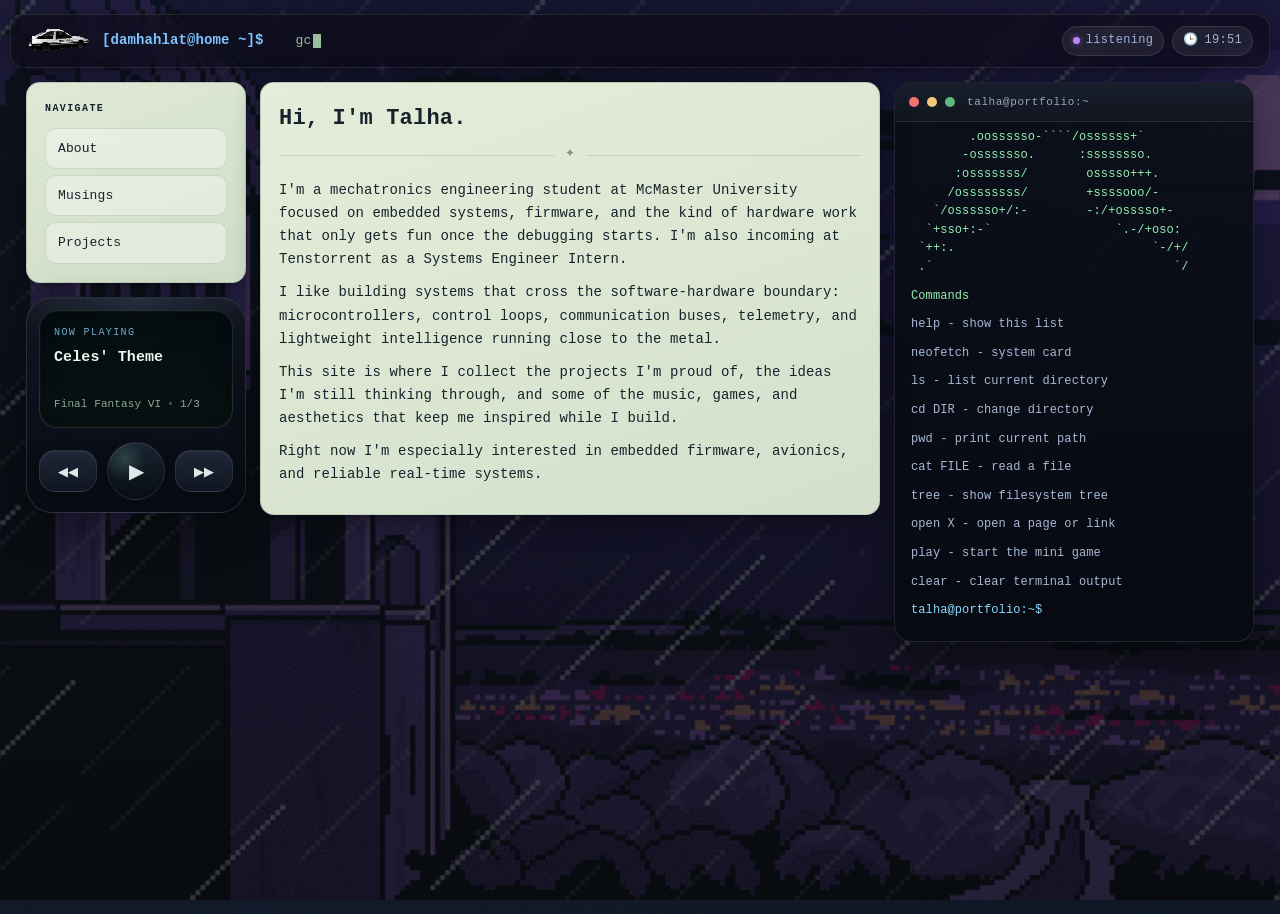
==== commit d8c2acbf: "stuff" ====
--- a/index.html
+++ b/index.html
@@ -165,7 +165,6 @@
             <li><a href="/about/">About</a></li>
             <li><a href="/musings/">Musings</a></li>
             <li><a href="/projects/">Projects</a></li>
-            <li><a href="/gamereviews/">Game Reviews</a></li>
           </ul>
         </nav>
       </section>
